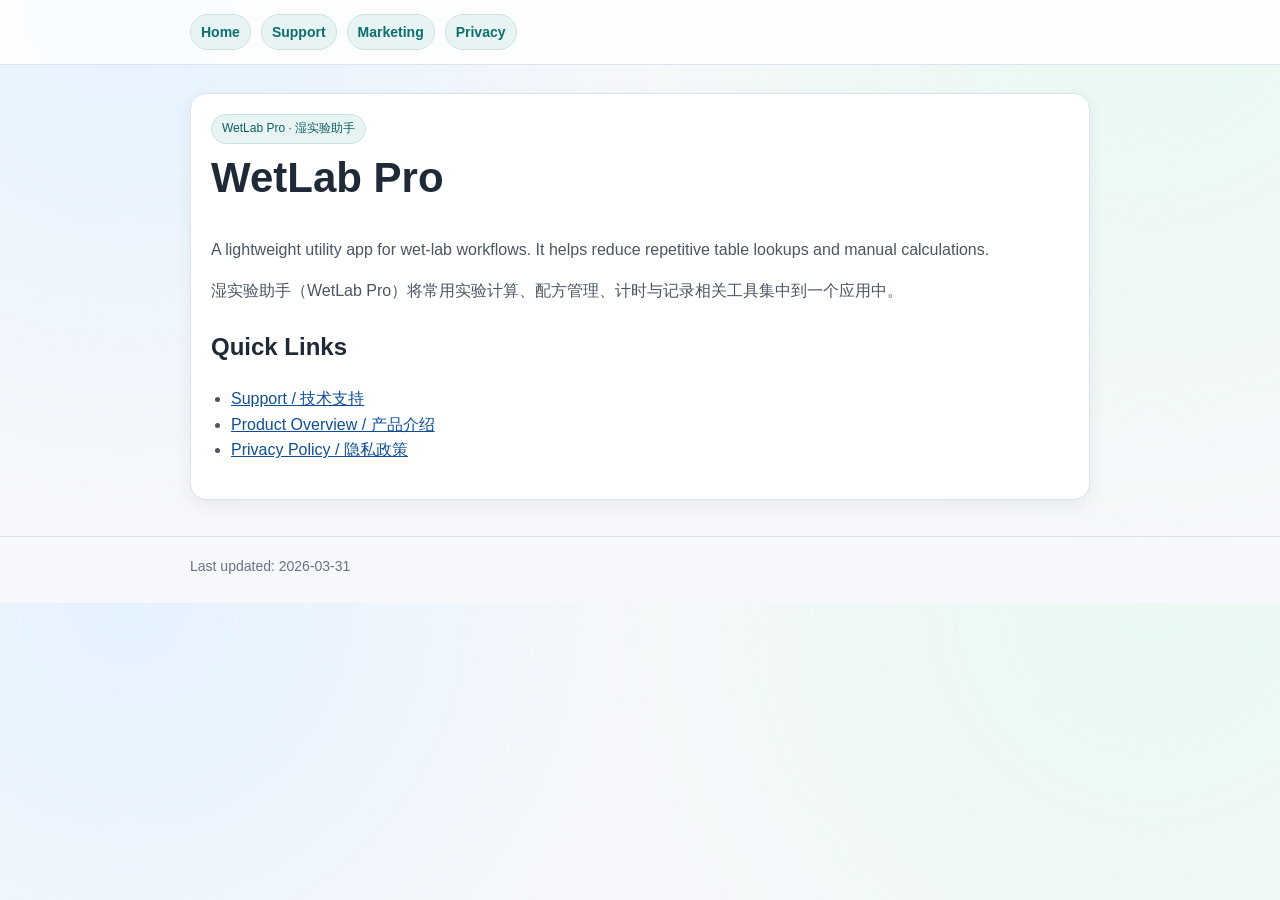
==== index.html @ 316bedbf "Add GitHub Pages public site" ====
<!doctype html>
<html lang="en">
  <head>
    <meta charset="utf-8" />
    <meta name="viewport" content="width=device-width, initial-scale=1" />
    <title>WetLab Pro</title>
    <link rel="stylesheet" href="site.css" />
  </head>
  <body>
    <header>
      <div class="container nav">
        <a href="index.html">Home</a>
        <a href="support.html">Support</a>
        <a href="marketing.html">Marketing</a>
        <a href="privacy.html">Privacy</a>
      </div>
    </header>

    <main class="container">
      <section class="card">
        <span class="badge">WetLab Pro · 湿实验助手</span>
        <h1>WetLab Pro</h1>
        <p>
          A lightweight utility app for wet-lab workflows. It helps reduce repetitive table lookups and manual calculations.
        </p>
        <p>
          湿实验助手（WetLab Pro）将常用实验计算、配方管理、计时与记录相关工具集中到一个应用中。
        </p>

        <h2>Quick Links</h2>
        <ul>
          <li><a class="link" href="support.html">Support / 技术支持</a></li>
          <li><a class="link" href="marketing.html">Product Overview / 产品介绍</a></li>
          <li><a class="link" href="privacy.html">Privacy Policy / 隐私政策</a></li>
        </ul>
      </section>
    </main>

    <footer>
      <div class="container">Last updated: 2026-03-31</div>
    </footer>
  </body>
</html>
---- site.css ----
:root {
  --bg: #f6f8fb;
  --card: #ffffff;
  --text: #1f2937;
  --muted: #4b5563;
  --line: #dbe3ef;
  --brand: #0d6e6e;
  --brand-soft: #e8f4f4;
}

* { box-sizing: border-box; }

body {
  margin: 0;
  font-family: "SF Pro Text", "PingFang SC", "Noto Sans CJK SC", sans-serif;
  color: var(--text);
  background:
    radial-gradient(circle at 10% 0%, #e4f2ff 0, transparent 40%),
    radial-gradient(circle at 90% 0%, #e8f9f2 0, transparent 42%),
    var(--bg);
  line-height: 1.6;
}

.container {
  width: min(900px, 92vw);
  margin: 0 auto;
}

header {
  border-bottom: 1px solid var(--line);
  background: #ffffffcc;
  backdrop-filter: blur(6px);
}

.nav {
  display: flex;
  flex-wrap: wrap;
  gap: 10px;
  padding: 14px 0;
}

.nav a {
  text-decoration: none;
  color: var(--brand);
  background: var(--brand-soft);
  border: 1px solid #c8e2e2;
  padding: 6px 10px;
  border-radius: 999px;
  font-weight: 600;
  font-size: 14px;
}

main { padding: 28px 0 36px; }

.card {
  background: var(--card);
  border: 1px solid var(--line);
  border-radius: 16px;
  padding: 20px;
  box-shadow: 0 6px 18px rgba(15, 23, 42, 0.06);
}

h1 {
  margin-top: 0;
  font-size: clamp(28px, 4vw, 42px);
  line-height: 1.15;
}

h2 { margin-top: 24px; }

p, li { color: var(--muted); }

ul { padding-left: 20px; }

footer {
  border-top: 1px solid var(--line);
  padding: 18px 0 26px;
  color: #6b7280;
  font-size: 14px;
}

.badge {
  display: inline-block;
  background: #e8f4f4;
  color: #0f5f5f;
  border: 1px solid #c8e2e2;
  border-radius: 999px;
  padding: 4px 10px;
  font-size: 12px;
  margin-bottom: 10px;
}

a.link {
  color: #0f4f95;
  word-break: break-all;
}
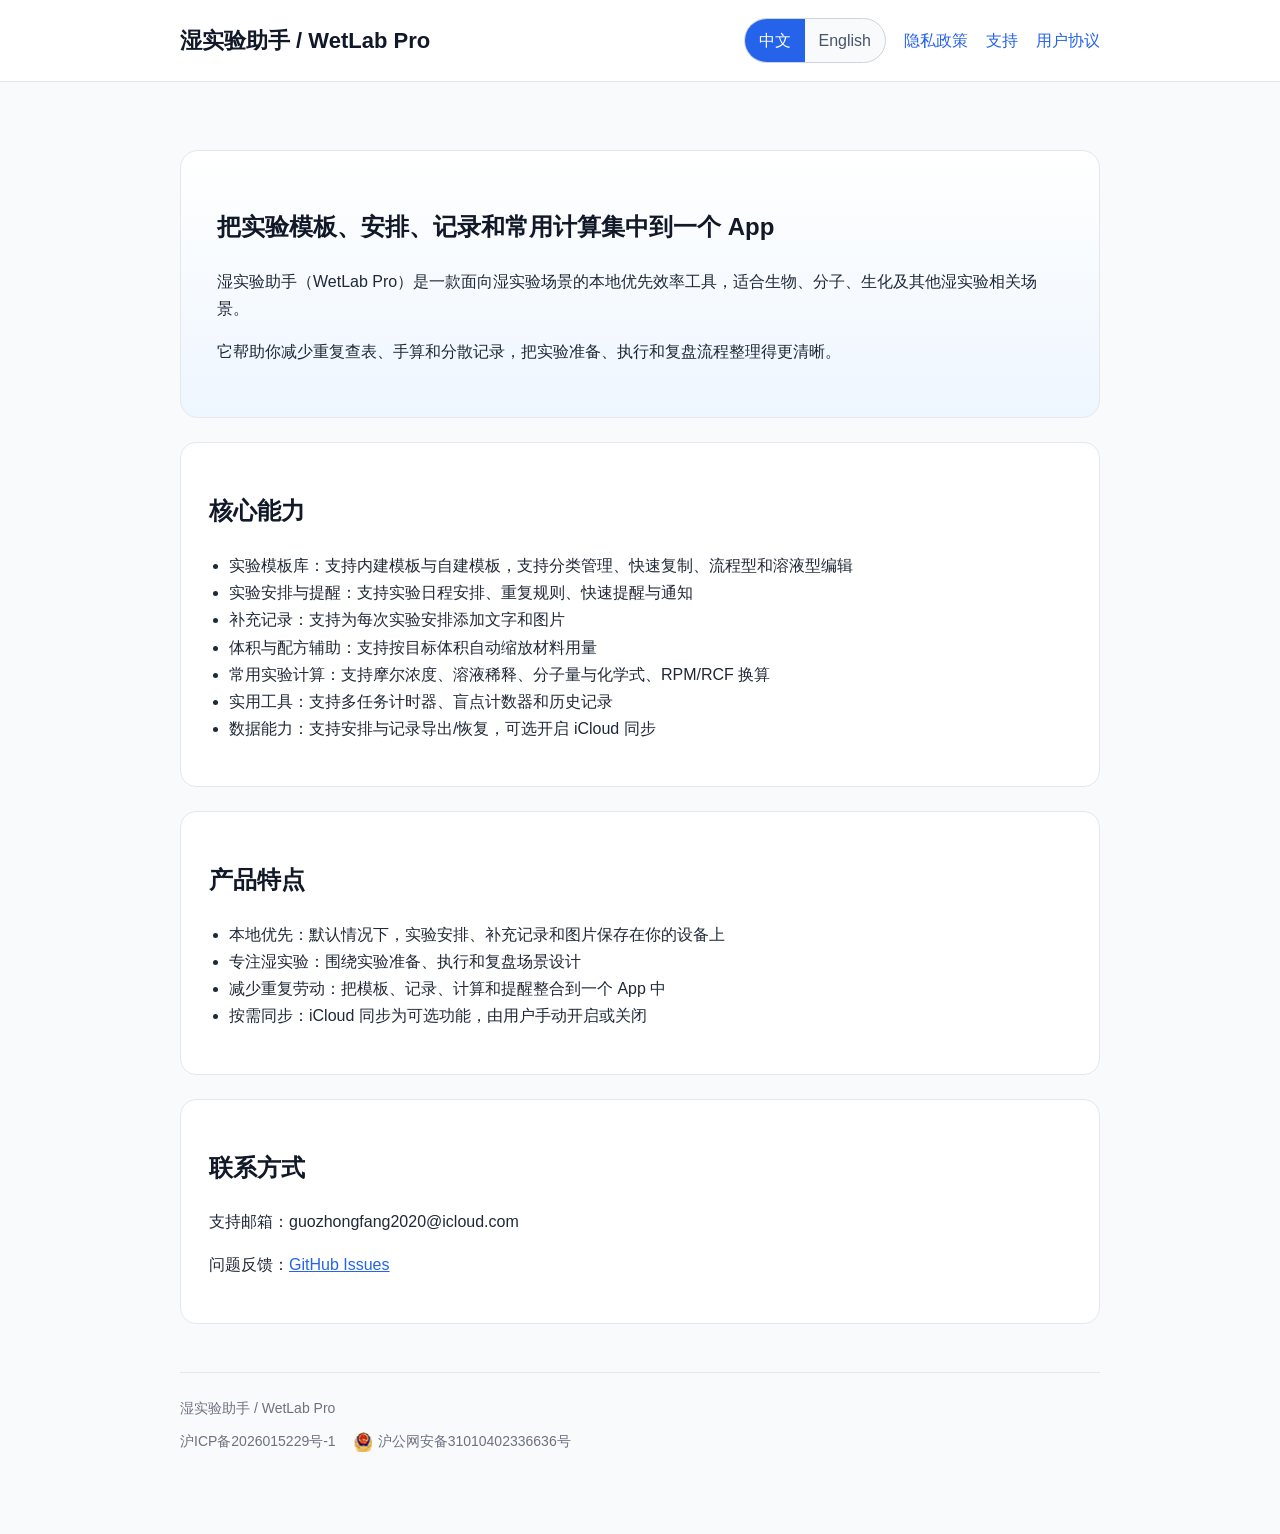
==== commit 42aeac7d: "Sync public static pages" ====
--- a/index.html
+++ b/index.html
@@ -1,43 +1,125 @@
-<!doctype html>
-<html lang="en">
-  <head>
-    <meta charset="utf-8" />
-    <meta name="viewport" content="width=device-width, initial-scale=1" />
-    <title>WetLab Pro</title>
-    <link rel="stylesheet" href="site.css" />
-  </head>
-  <body>
-    <header>
-      <div class="container nav">
-        <a href="index.html">Home</a>
-        <a href="support.html">Support</a>
-        <a href="marketing.html">Marketing</a>
-        <a href="privacy.html">Privacy</a>
+<!DOCTYPE html>
+<html lang="zh-CN" data-lang="zh">
+<head>
+  <meta charset="UTF-8" />
+  <meta name="viewport" content="width=device-width, initial-scale=1.0" />
+  <title>湿实验助手 | WetLab Pro</title>
+  <meta
+    name="description"
+    content="湿实验助手（WetLab Pro）是一款面向湿实验场景的本地优先效率工具，帮助你集中管理实验模板、实验安排、补充记录和常用计算。"
+  />
+  <link rel="stylesheet" href="styles.css" />
+  <script src="lang-toggle.js" defer></script>
+</head>
+<body
+  data-title-zh="湿实验助手 | WetLab Pro"
+  data-title-en="WetLab Pro"
+  data-description-zh="湿实验助手（WetLab Pro）是一款面向湿实验场景的本地优先效率工具，帮助你集中管理实验模板、实验安排、补充记录和常用计算。"
+  data-description-en="WetLab Pro is a local-first productivity app for wet-lab workflows, bringing templates, schedules, logs, and practical lab tools into one place."
+>
+  <header>
+    <div class="nav">
+      <a class="brand" href="index.html">湿实验助手 / WetLab Pro</a>
+      <div class="nav-right">
+        <div class="lang-switch" aria-label="Language switch">
+          <button class="lang-button active" type="button" data-lang-button="zh" aria-pressed="true">中文</button>
+          <button class="lang-button" type="button" data-lang-button="en" aria-pressed="false">English</button>
+        </div>
+        <div class="nav-links">
+          <a href="privacy.html"><span class="lang-zh">隐私政策</span><span class="lang-en">Privacy</span></a>
+          <a href="support.html"><span class="lang-zh">支持</span><span class="lang-en">Support</span></a>
+          <a href="terms.html"><span class="lang-zh">用户协议</span><span class="lang-en">Terms</span></a>
+        </div>
       </div>
-    </header>
+    </div>
+  </header>
 
-    <main class="container">
-      <section class="card">
-        <span class="badge">WetLab Pro · 湿实验助手</span>
-        <h1>WetLab Pro</h1>
-        <p>
-          A lightweight utility app for wet-lab workflows. It helps reduce repetitive table lookups and manual calculations.
-        </p>
-        <p>
-          湿实验助手（WetLab Pro）将常用实验计算、配方管理、计时与记录相关工具集中到一个应用中。
-        </p>
+  <main class="container">
+    <section class="hero">
+      <div class="lang-zh">
+        <h1>把实验模板、安排、记录和常用计算集中到一个 App</h1>
+        <p>湿实验助手（WetLab Pro）是一款面向湿实验场景的本地优先效率工具，适合生物、分子、生化及其他湿实验相关场景。</p>
+        <p>它帮助你减少重复查表、手算和分散记录，把实验准备、执行和复盘流程整理得更清晰。</p>
+      </div>
+      <div class="lang-en">
+        <h1>Bring templates, schedules, logs, and lab tools into one focused app</h1>
+        <p>WetLab Pro is a local-first productivity app built for wet-lab workflows across biology, molecular, biochemistry, and related lab scenarios.</p>
+        <p>It helps reduce repetitive table lookup, manual calculation, and fragmented note taking so experiment preparation, execution, and review stay clearer.</p>
+      </div>
+    </section>
 
-        <h2>Quick Links</h2>
+    <section class="card">
+      <div class="lang-zh">
+        <h2>核心能力</h2>
         <ul>
-          <li><a class="link" href="support.html">Support / 技术支持</a></li>
-          <li><a class="link" href="marketing.html">Product Overview / 产品介绍</a></li>
-          <li><a class="link" href="privacy.html">Privacy Policy / 隐私政策</a></li>
+          <li>实验模板库：支持内建模板与自建模板，支持分类管理、快速复制、流程型和溶液型编辑</li>
+          <li>实验安排与提醒：支持实验日程安排、重复规则、快速提醒与通知</li>
+          <li>补充记录：支持为每次实验安排添加文字和图片</li>
+          <li>体积与配方辅助：支持按目标体积自动缩放材料用量</li>
+          <li>常用实验计算：支持摩尔浓度、溶液稀释、分子量与化学式、RPM/RCF 换算</li>
+          <li>实用工具：支持多任务计时器、盲点计数器和历史记录</li>
+          <li>数据能力：支持安排与记录导出/恢复，可选开启 iCloud 同步</li>
         </ul>
-      </section>
-    </main>
+      </div>
+      <div class="lang-en">
+        <h2>Core Capabilities</h2>
+        <ul>
+          <li>Experiment templates: built-in and custom templates, category management, quick duplication, workflow-style and solution-prep editing</li>
+          <li>Experiment schedules and reminders: planning, recurring rules, quick reminders, and notifications</li>
+          <li>Supplemental logs: attach text and images to each scheduled experiment</li>
+          <li>Volume-based scaling: scale material amounts by target volume</li>
+          <li>Lab calculators: molarity, dilution, molecular weight and formula parsing, RPM/RCF conversion</li>
+          <li>Utility tools: multi-timer, blind counter, and history</li>
+          <li>Data continuity: export and restore schedules and logs, with optional iCloud sync</li>
+        </ul>
+      </div>
+    </section>
+
+    <section class="card">
+      <div class="lang-zh">
+        <h2>产品特点</h2>
+        <ul>
+          <li>本地优先：默认情况下，实验安排、补充记录和图片保存在你的设备上</li>
+          <li>专注湿实验：围绕实验准备、执行和复盘场景设计</li>
+          <li>减少重复劳动：把模板、记录、计算和提醒整合到一个 App 中</li>
+          <li>按需同步：iCloud 同步为可选功能，由用户手动开启或关闭</li>
+        </ul>
+      </div>
+      <div class="lang-en">
+        <h2>Product Traits</h2>
+        <ul>
+          <li>Local-first: schedules, supplemental logs, and images are stored on your device by default</li>
+          <li>Built for wet labs: designed around experiment preparation, execution, and review workflows</li>
+          <li>Less repetitive work: keeps templates, records, calculations, and reminders in one app</li>
+          <li>Sync when needed: iCloud sync is optional and user-controlled</li>
+        </ul>
+      </div>
+    </section>
+
+    <section class="card">
+      <div class="lang-zh">
+        <h2>联系方式</h2>
+        <p>支持邮箱：guozhongfang2020@icloud.com</p>
+        <p>问题反馈：<a href="https://github.com/ChronoWeaver/LabMate-public/issues">GitHub Issues</a></p>
+      </div>
+      <div class="lang-en">
+        <h2>Contact</h2>
+        <p>Support email: guozhongfang2020@icloud.com</p>
+        <p>Issue tracker: <a href="https://github.com/ChronoWeaver/LabMate-public/issues">GitHub Issues</a></p>
+      </div>
+    </section>
 
     <footer>
-      <div class="container">Last updated: 2026-03-31</div>
+      <div class="lang-zh">湿实验助手 / WetLab Pro</div>
+      <div class="lang-en">WetLab Pro</div>
+      <div class="filing-links">
+        <a href="https://beian.miit.gov.cn/" target="_blank" rel="noreferrer">沪ICP备2026015229号-1</a>
+        <a href="https://beian.mps.gov.cn/#/query/webSearch?code=31010402336636" target="_blank" rel="noreferrer">
+          <img src="beian-icon.png" alt="" width="18" height="20" />
+          沪公网安备31010402336636号
+        </a>
+      </div>
     </footer>
-  </body>
+  </main>
+</body>
 </html>
--- a/styles.css
+++ b/styles.css
@@ -0,0 +1,175 @@
+body {
+  margin: 0;
+  font-family: -apple-system, BlinkMacSystemFont, "PingFang SC", "Microsoft YaHei", sans-serif;
+  line-height: 1.7;
+  color: #1f2937;
+  background: #f8fafc;
+}
+
+a {
+  color: #2563eb;
+}
+
+.container {
+  max-width: 920px;
+  margin: 0 auto;
+  padding: 40px 20px 80px;
+}
+
+header {
+  background: white;
+  border-bottom: 1px solid #e5e7eb;
+  position: sticky;
+  top: 0;
+  z-index: 20;
+}
+
+.nav {
+  max-width: 920px;
+  margin: 0 auto;
+  padding: 18px 20px;
+  display: flex;
+  justify-content: space-between;
+  align-items: center;
+  gap: 24px;
+}
+
+.nav-right {
+  display: flex;
+  align-items: center;
+  gap: 18px;
+  flex-wrap: wrap;
+}
+
+.nav-links {
+  display: flex;
+  flex-wrap: wrap;
+  gap: 18px;
+}
+
+.nav a {
+  text-decoration: none;
+}
+
+.brand {
+  font-size: 22px;
+  font-weight: 700;
+  color: #111827;
+}
+
+.lang-switch {
+  display: inline-flex;
+  border: 1px solid #cbd5e1;
+  border-radius: 999px;
+  overflow: hidden;
+  background: #f8fafc;
+}
+
+.lang-button {
+  border: 0;
+  background: transparent;
+  color: #475569;
+  padding: 8px 14px;
+  font: inherit;
+  cursor: pointer;
+}
+
+.lang-button.active {
+  background: #2563eb;
+  color: white;
+}
+
+.hero {
+  background: linear-gradient(180deg, #ffffff 0%, #eef6ff 100%);
+  border: 1px solid #e5e7eb;
+  border-radius: 18px;
+  padding: 36px;
+  margin-top: 28px;
+}
+
+h1,
+h2,
+h3 {
+  color: #111827;
+}
+
+.card {
+  background: white;
+  border: 1px solid #e5e7eb;
+  border-radius: 16px;
+  padding: 28px;
+  margin-top: 24px;
+}
+
+ul {
+  padding-left: 20px;
+}
+
+footer {
+  margin-top: 48px;
+  padding-top: 24px;
+  border-top: 1px solid #e5e7eb;
+  color: #6b7280;
+  font-size: 14px;
+}
+
+.footer-note {
+  display: block;
+  margin-top: 10px;
+  color: #6b7280;
+}
+
+.filing-links {
+  display: flex;
+  flex-wrap: wrap;
+  align-items: center;
+  gap: 12px 18px;
+  margin-top: 10px;
+}
+
+.filing-links a {
+  display: inline-flex;
+  align-items: center;
+  gap: 6px;
+  color: #6b7280;
+  text-decoration: none;
+}
+
+.filing-links a:hover {
+  color: #2563eb;
+}
+
+.filing-links img {
+  display: block;
+  width: 18px;
+  height: 20px;
+}
+
+.lang-en {
+  display: none;
+}
+
+html[data-lang="en"] .lang-zh {
+  display: none;
+}
+
+html[data-lang="en"] .lang-en {
+  display: revert;
+}
+
+@media (max-width: 700px) {
+  .nav {
+    flex-direction: column;
+    align-items: flex-start;
+  }
+
+  .nav-right {
+    width: 100%;
+    align-items: flex-start;
+  }
+
+  .hero,
+  .card {
+    padding: 24px;
+  }
+}
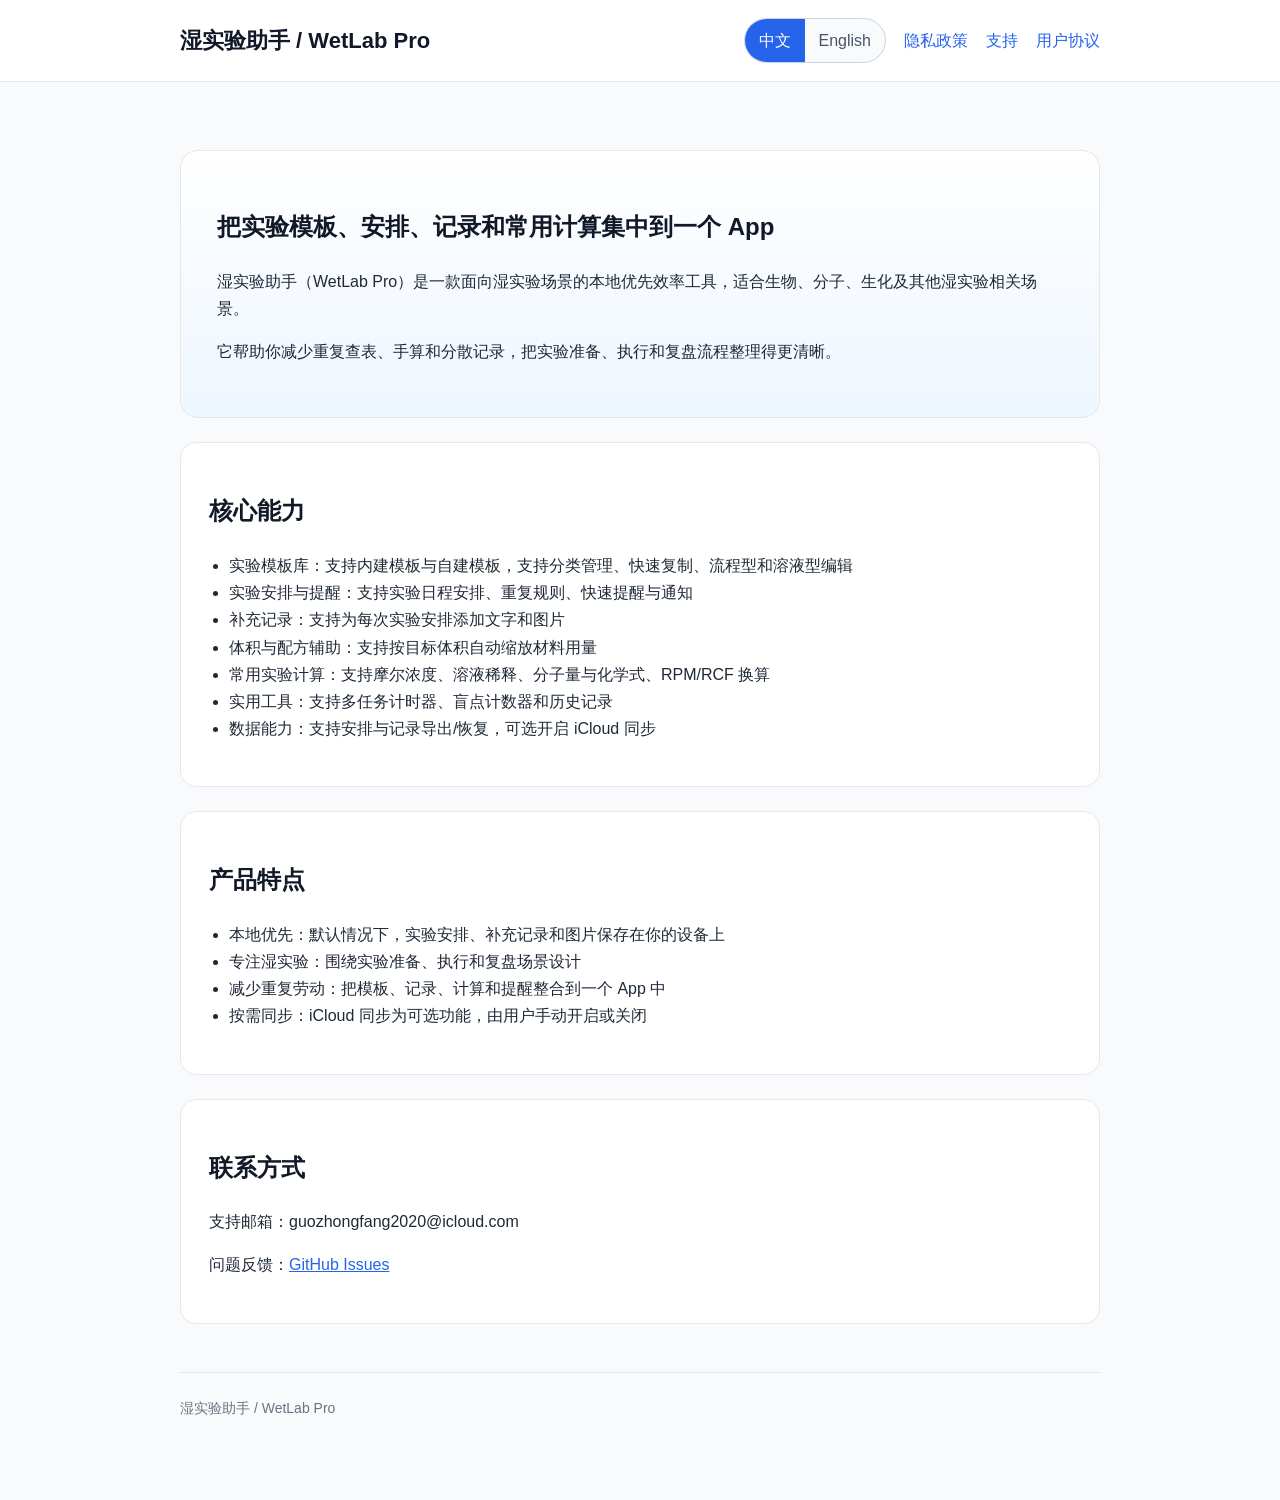
==== commit 19873975: "Remove filing footer from mirror site" ====
--- a/index.html
+++ b/index.html
@@ -112,13 +112,6 @@
     <footer>
       <div class="lang-zh">湿实验助手 / WetLab Pro</div>
       <div class="lang-en">WetLab Pro</div>
-      <div class="filing-links">
-        <a href="https://beian.miit.gov.cn/" target="_blank" rel="noreferrer">沪ICP备2026015229号-1</a>
-        <a href="https://beian.mps.gov.cn/#/query/webSearch?code=31010402336636" target="_blank" rel="noreferrer">
-          <img src="beian-icon.png" alt="" width="18" height="20" />
-          沪公网安备31010402336636号
-        </a>
-      </div>
     </footer>
   </main>
 </body>
